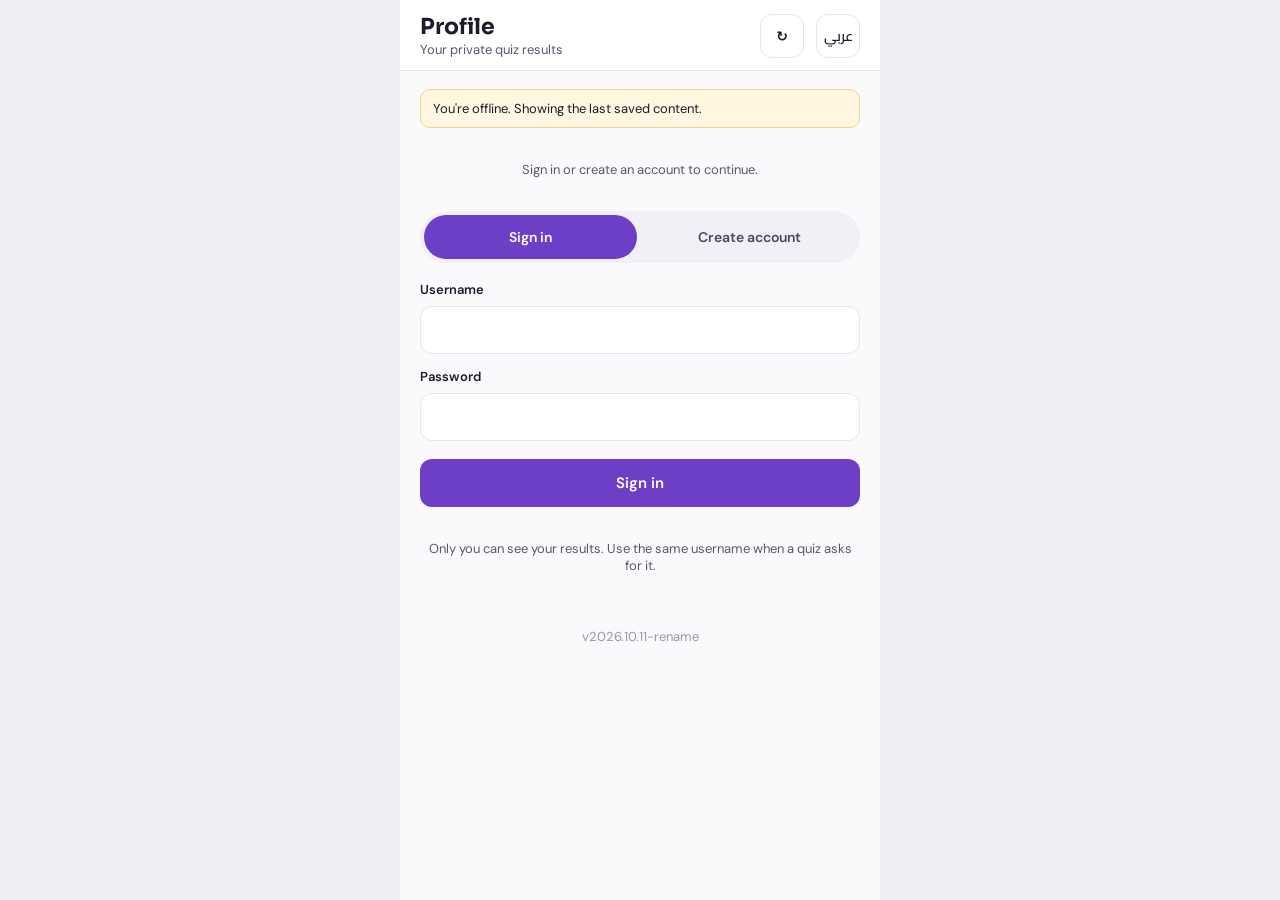
==== index.html @ 1561c8ad "Add files via upload" ====
<!doctype html>
<html lang="en">
<head>
<meta charset="utf-8">
<meta name="viewport" content="width=device-width, initial-scale=1, viewport-fit=cover">
<title>STEM Assiut Clubs</title>
<meta name="theme-color" content="#6D3FC7">
<link rel="manifest" href="manifest.webmanifest">
<link rel="apple-touch-icon" href="icons/apple-touch-icon.png">
<meta name="apple-mobile-web-app-capable" content="yes">
<meta name="mobile-web-app-capable" content="yes">
<link rel="preconnect" href="https://fonts.googleapis.com">
<link href="https://fonts.googleapis.com/css2?family=Sora:wght@600;700&family=DM+Sans:wght@400;500;600&family=Cairo:wght@400;600;700&display=swap" rel="stylesheet">
<link rel="stylesheet" href="style.css">
</head>
<body>
<div id="app"></div>
<script src="config.js"></script>
<script src="app.js"></script>
</body>
</html>
---- style.css ----
:root{--accent:#6D3FC7;--tint:#F1EBFC;--ink:#1E1B2E;--muted:#5A576D;--line:#E6E4EE;--joint:#4B4FC9}
:root[data-club="physics"]{--accent:#1F5FD1;--tint:#E8F0FD}
*{box-sizing:border-box}
html,body{margin:0;height:100%}
body{font-family:'DM Sans','Cairo',system-ui,sans-serif;background:#EEEDF4;color:var(--ink);-webkit-tap-highlight-color:transparent}
:root[dir="rtl"] body{font-family:'Cairo','DM Sans',system-ui,sans-serif}
#app{max-width:480px;height:100%;margin:0 auto;background:#FAFAFC;display:flex;flex-direction:column;position:relative}
button{font:inherit;cursor:pointer}
a{color:inherit;text-decoration:none}
header{background:#fff;border-bottom:1px solid var(--line);padding:calc(14px + env(safe-area-inset-top)) 20px 12px;display:flex;flex-direction:column;gap:12px}
.top{display:flex;align-items:center;gap:12px}
.top img{width:48px;height:48px;border-radius:12px;flex-shrink:0;object-fit:cover}
.top .t{flex:1;min-width:0}
.title{font-family:'Sora','Cairo',sans-serif;font-size:22px;font-weight:700;line-height:1.2}
.sub{font-size:13px;color:var(--muted)}
.icon-btn{min-width:44px;height:44px;border:1px solid var(--line);background:#fff;border-radius:12px;color:var(--ink);font-weight:600;font-size:14px}
.switch{display:flex;gap:6px;padding:4px;background:#F1F0F6;border-radius:999px;overflow-x:auto;scrollbar-width:none}
.switch::-webkit-scrollbar{display:none}
.switch button{flex:1 0 auto;padding:0 16px;white-space:nowrap;height:44px;border:0;border-radius:999px;background:transparent;color:#4A4760;font-weight:600;font-size:14px}
.switch button.on{color:#fff}
.switch button[data-club="chemistry"].on{background:#6D3FC7}
.switch button[data-club="physics"].on{background:#1F5FD1}
main{flex:1;overflow-y:auto;padding:18px 20px;display:flex;flex-direction:column;gap:12px}
h2{font-family:'Sora','Cairo',sans-serif;font-size:16px;margin:6px 0 0}
.hero{padding:20px;border-radius:16px;color:#fff;background:var(--accent)}
.hero.joint{background:linear-gradient(135deg,#6D3FC7,#1F5FD1)}
.hero small{display:block;font-size:12px;font-weight:600;letter-spacing:.08em;text-transform:uppercase;opacity:.9}
:root[dir="rtl"] .hero small{letter-spacing:0}
.hero b{display:block;font-family:'Sora','Cairo',sans-serif;font-size:20px;margin:6px 0 4px}
.hero span{font-size:14px}
.grid{display:grid;grid-template-columns:1fr 1fr;gap:12px}
.card,.tile{background:#fff;border:1px solid var(--line);border-radius:12px;padding:14px;display:flex;gap:12px;align-items:center;width:100%;text-align:start;color:inherit}
.tile{flex-direction:column;align-items:flex-start;gap:8px;padding:16px;border-radius:14px}
.tile.wide{grid-column:1/-1}
.tile svg{color:var(--accent)}
.tile b{font-size:15px}.tile span{font-size:13px;color:var(--muted)}
.ico{width:44px;height:44px;border-radius:10px;background:var(--tint);color:var(--accent);display:flex;align-items:center;justify-content:center;flex-shrink:0}
.grow{flex:1;min-width:0}
.grow b{display:block;font-size:14px;overflow-wrap:anywhere}
.grow span{font-size:13px;color:var(--muted)}
.date{width:52px;height:56px;border-radius:10px;color:#fff;display:flex;flex-direction:column;align-items:center;justify-content:center;flex-shrink:0}
.date small{font-size:11px;font-weight:600}.date b{font-family:'Sora',sans-serif;font-size:20px;line-height:1.1}
.badge{padding:4px 10px;border-radius:999px;background:#EFEAFB;color:#3B2A6B;font-size:12px;font-weight:600}
.chips{display:flex;gap:8px;overflow-x:auto;padding-bottom:2px}
.chips button{height:44px;padding:0 16px;border-radius:999px;border:1px solid #D9D6E4;background:#fff;color:#3A3752;font-weight:600;font-size:14px;white-space:nowrap}
.chips button.on{background:var(--accent);border-color:var(--accent);color:#fff}
input[type=search]{height:48px;border:1px solid var(--line);border-radius:12px;padding:0 14px;font:inherit;background:#fff;width:100%}
.note{font-size:13px;color:var(--muted);text-align:center;padding:8px}
.warn{background:#FFF6E0;border:1px solid #F0D48A;border-radius:10px;padding:10px 12px;font-size:13px}
nav{display:flex;height:calc(68px + env(safe-area-inset-bottom));padding-bottom:env(safe-area-inset-bottom);background:#fff;border-top:1px solid var(--line)}
nav button{flex:1;min-width:0;padding:0 2px;border:0;background:transparent;display:flex;flex-direction:column;align-items:center;justify-content:center;gap:3px;color:#6B6880;font-size:11px;font-weight:500;line-height:1.2;text-align:center}
nav button.on{color:#3B2A6B;font-weight:700}
nav button.on svg{color:var(--accent)}
:focus-visible{outline:3px solid var(--accent);outline-offset:2px}

.lo{background:#fff;border:1px solid var(--line);border-radius:12px;overflow:hidden}
.lo-head{width:100%;display:flex;align-items:center;gap:12px;padding:14px;background:transparent;border:0;text-align:start;color:inherit;min-height:56px}
.lo-head .grow b{font-family:'Sora','Cairo',sans-serif;font-size:15px}
.chev{width:32px;height:32px;border-radius:50%;background:var(--tint);color:var(--accent);display:flex;align-items:center;justify-content:center;font-size:20px;font-weight:600;flex-shrink:0}
.lo-body{display:flex;flex-direction:column;gap:8px;padding:0 12px 12px}
.lo-body .card{border-radius:10px}
main>*{flex-shrink:0}

.icon-btn.me{background:var(--accent);border-color:var(--accent);color:#fff}
.seg{display:flex;gap:6px;padding:4px;background:#F1F0F6;border-radius:999px}
.seg button{flex:1;height:44px;border:0;border-radius:999px;background:transparent;color:#4A4760;font-weight:600;font-size:14px}
.seg button.on{background:var(--accent);color:#fff}
.form{display:flex;flex-direction:column;gap:8px}
.form label{font-size:13px;font-weight:600;margin-top:6px}
.form input{height:48px;border:1px solid var(--line);border-radius:12px;padding:0 14px;font:inherit;background:#fff}
.btn{height:48px;border:0;border-radius:12px;background:var(--accent);color:#fff;font-weight:600;font-size:15px;margin-top:10px}
.btn:disabled{opacity:.6}
.btn.ghost{background:#fff;color:var(--ink);border:1px solid var(--line)}
.pct{font-size:13px;font-family:'Sora',sans-serif}
button.card{font:inherit;cursor:pointer}

.top .glyph{width:48px;height:48px;border-radius:12px;flex-shrink:0;display:flex;align-items:center;justify-content:center;color:#fff;font-family:'Sora',sans-serif;font-weight:700;font-size:18px}

/* admin */
.form select{height:48px;border:1px solid var(--line);border-radius:12px;padding:0 12px;font:inherit;background:#fff}
.ta{border:1px solid var(--line);border-radius:12px;padding:12px 14px;font:inherit;background:#fff;resize:vertical;width:100%}
.checks{display:flex;flex-wrap:wrap;gap:8px}
.chk{display:flex;align-items:center;gap:8px;min-height:44px;padding:0 14px;border:1px solid #D9D6E4;border-radius:999px;background:#fff;font-size:14px;font-weight:600;margin:0}
.form .chk{margin-top:0}
.chk input,.form .chk input{width:18px;height:18px;padding:0;border:0;border-radius:4px;accent-color:var(--accent)}
.row-actions{display:flex;gap:8px;flex-shrink:0}
.mini{min-height:40px;padding:0 14px;border-radius:10px;border:1px solid var(--line);background:#fff;color:var(--ink);font-weight:600;font-size:13px}
.mini.primary{background:var(--accent);border-color:var(--accent);color:#fff}
.mini.danger{color:#B42318;border-color:#F3C5C0}

.adm-add{display:grid;grid-template-columns:repeat(3,1fr);gap:8px}
.adm-add .btn{margin:0;padding:0 6px;font-size:14px}
.qrow{display:flex;gap:8px;align-items:center}
.qo{flex:1;min-width:0}
.form input[type=radio]{width:22px;height:22px;padding:0;border:0;accent-color:var(--accent);flex-shrink:0}
.opt{display:flex;align-items:center;gap:10px;min-height:48px;padding:8px 12px;border:1px solid #D9D6E4;border-radius:12px;background:#fff;font-size:14px}
.opt input{width:22px;height:22px;accent-color:var(--accent);flex-shrink:0;margin:0}
.opt:has(input:checked){border-color:var(--accent);background:var(--tint)}
.badge.ok{background:#E3F5E9;color:#14532D}
.badge.no{background:#FDE8E8;color:#7A1C1C}
input[type=file]{font:inherit;padding:10px 0}
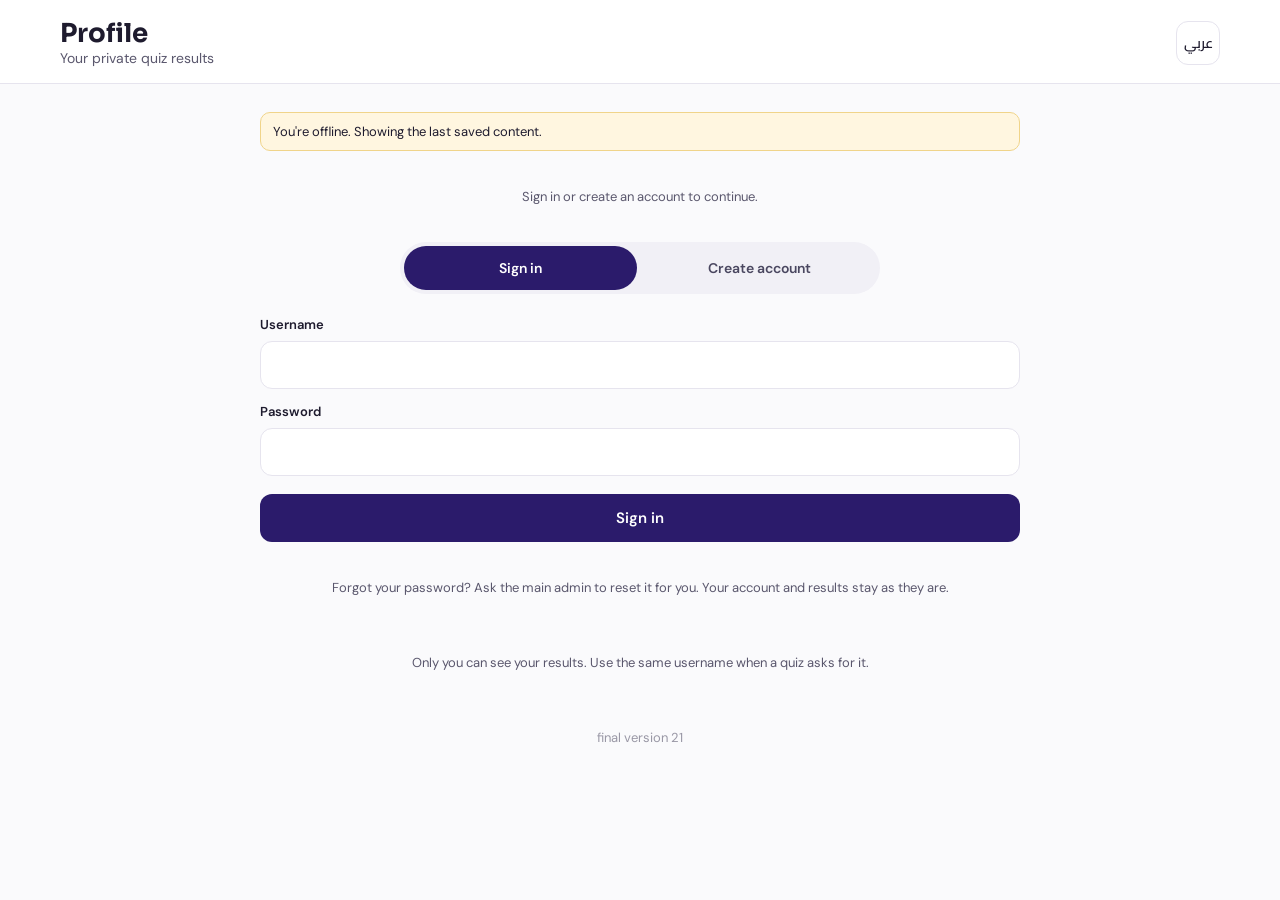
==== commit 84b2f04e: "Laptop layout, Spotlight home, dark mode, new logo, quiz timer and Forms links - Laptop/desktop layo" ====
--- a/index.html
+++ b/index.html
@@ -6,6 +6,7 @@
 <title>STEM Assiut Clubs</title>
 <meta name="theme-color" content="#6D3FC7">
 <link rel="manifest" href="manifest.webmanifest">
+<link rel="icon" href="icons/club_logo.svg" type="image/svg+xml">
 <link rel="apple-touch-icon" href="icons/apple-touch-icon.png">
 <meta name="apple-mobile-web-app-capable" content="yes">
 <meta name="mobile-web-app-capable" content="yes">
--- a/style.css
+++ b/style.css
@@ -1,4 +1,4 @@
-:root{--accent:#6D3FC7;--tint:#F1EBFC;--ink:#1E1B2E;--muted:#5A576D;--line:#E6E4EE;--joint:#4B4FC9}
+:root{--accent:#6D3FC7;--tint:#F1EBFC;--ink:#1E1B2E;--muted:#5A576D;--line:#E6E4EE;--joint:#4B4FC9;--bg:#FAFAFC;--surface:#fff;--soft:#F1F0F6;--accent-fg:var(--accent)}
 :root[data-club="physics"]{--accent:#1F5FD1;--tint:#E8F0FD}
 *{box-sizing:border-box}
 html,body{margin:0;height:100%}
@@ -99,3 +99,244 @@
 .badge.ok{background:#E3F5E9;color:#14532D}
 .badge.no{background:#FDE8E8;color:#7A1C1C}
 input[type=file]{font:inherit;padding:10px 0}
+
+.switch a.ext{flex:1 0 auto;display:flex;align-items:center;justify-content:center;gap:6px;padding:0 16px;white-space:nowrap;height:44px;border-radius:999px;color:#4A4760;font-weight:600;font-size:14px;text-decoration:none;border:1px dashed #C9C5DA}
+.switch a.ext:focus-visible{outline:3px solid var(--accent);outline-offset:2px}
+
+/* file picker: the real input is hidden visually, the label is the button */
+.vh{position:absolute;width:1px;height:1px;opacity:0;overflow:hidden;clip:rect(0 0 0 0);pointer-events:none}
+.filebtn{display:flex;align-items:center;justify-content:center;gap:6px;cursor:pointer;margin-top:0}
+.vh:focus-visible+.filebtn{outline:3px solid var(--accent);outline-offset:2px}
+
+/* grade picker */
+.seg.grades button{padding:0 4px;font-size:13px;min-width:0}
+
+/* upload progress card: colour follows the club the file is for */
+.up{--up:var(--accent);margin:10px 0;padding:12px 14px;border-radius:16px;background:color-mix(in srgb,var(--up) 9%,var(--card,#fff));border:1px solid color-mix(in srgb,var(--up) 30%,transparent);text-align:start;transition:background .3s,border-color .3s}
+.up-top{display:flex;align-items:center;justify-content:space-between;gap:10px;font-size:14px}
+.up-name{overflow:hidden;text-overflow:ellipsis;white-space:nowrap;min-width:0;font-weight:600}
+.up-pct{color:var(--up);font-variant-numeric:tabular-nums;font-size:15px}
+.up-track{height:12px;border-radius:99px;background:color-mix(in srgb,var(--up) 18%,transparent);overflow:hidden;margin:9px 0 6px}
+.up-fill{display:block;height:100%;width:0;border-radius:99px;background:linear-gradient(90deg,var(--up),color-mix(in srgb,var(--up) 60%,#fff));transition:width .25s ease,background .3s;position:relative;overflow:hidden}
+.up.send .up-fill::after,.up.save .up-fill::after,.up.read .up-fill::after{content:"";position:absolute;inset:0;background:linear-gradient(90deg,transparent,rgba(255,255,255,.55),transparent);transform:translateX(-100%);animation:upshine 1.2s infinite}
+.up.save .up-fill,.up.read .up-fill{width:100%!important;opacity:.55}
+.up.done .up-fill{opacity:1}
+.up-sub{color:var(--muted,#667);font-size:12px}
+@keyframes upshine{to{transform:translateX(100%)}}
+@media (prefers-reduced-motion:reduce){.up-fill,.up-fill::after{animation:none!important;transition:none}}
+
+/* welcome page: its own colours (midnight + gold), different from every club */
+.wel{flex:1;overflow-y:auto;padding:calc(18px + env(safe-area-inset-top)) 20px calc(28px + env(safe-area-inset-bottom));color:#fff;background:radial-gradient(120% 60% at 90% -10%,rgba(245,179,1,.28),transparent 60%),linear-gradient(165deg,#0B1026 0%,#1A1556 55%,#2B1B6B 100%);display:flex;flex-direction:column;gap:14px}
+.wel>*{flex-shrink:0}
+.wel-top{display:flex;align-items:center;justify-content:space-between;gap:10px}
+.wel-brand{font-family:'Sora',sans-serif;font-weight:700;font-size:13px;letter-spacing:.08em;text-transform:uppercase;color:#F5B301}
+:root[dir="rtl"] .wel-brand{letter-spacing:0}
+.wbtn{min-width:44px;height:44px;margin-inline-start:6px;border:1px solid rgba(255,255,255,.22);background:rgba(255,255,255,.08);color:#fff;border-radius:12px;font-weight:600;font-size:14px}
+.wel-hero{padding:22px 0 6px}
+.wel-hero h1{margin:0;font-family:'Sora','Cairo',sans-serif;font-size:32px;line-height:1.2}
+.wel-hero p{margin:8px 0 0;color:rgba(255,255,255,.75);font-size:16px}
+.wel-hero::after{content:"";display:block;width:56px;height:4px;border-radius:4px;background:#F5B301;margin-top:16px}
+.wel-pick{margin:6px 0 0;color:rgba(255,255,255,.85);font-size:14px}
+.wgrid{display:grid;grid-template-columns:1fr 1fr;gap:12px}
+.wc{display:flex;flex-direction:column;align-items:flex-start;gap:6px;padding:16px;min-height:132px;border:0;border-radius:20px;background:#fff;color:#1E1B2E;text-align:start;text-decoration:none;font:inherit;position:relative;overflow:hidden;box-shadow:0 8px 24px rgba(0,0,0,.28);transition:transform .15s}
+.wc::before{content:"";position:absolute;inset-inline-start:0;top:0;bottom:0;width:6px;background:var(--c)}
+.wc:active{transform:scale(.97)}
+.wc:focus-visible{outline:3px solid #F5B301;outline-offset:2px}
+.wc img,.wc .wg{width:52px;height:52px;border-radius:14px;object-fit:cover;background:var(--ct)}
+.wc .wg{display:flex;align-items:center;justify-content:center;color:#fff;font-family:'Sora',sans-serif;font-weight:700;font-size:18px}
+.wc b{font-size:16px;margin-top:4px}
+.wc small{color:var(--c);font-weight:600;font-size:12px}
+@media (max-width:340px){.wgrid{grid-template-columns:1fr}}
+.wbtn{position:relative}.wdot{position:absolute;top:8px;inset-inline-end:8px;width:10px;height:10px;border-radius:50%;background:#E5484D;border:2px solid #1A1556}
+
+/* welcome page bottom bar: support · language · profile (a floating pill, not like the round top buttons) */
+.wnav{position:sticky;bottom:0;margin-top:auto;display:flex;align-items:stretch;gap:4px;padding:6px;border-radius:22px;background:rgba(255,255,255,.12);border:1px solid rgba(255,255,255,.2);backdrop-filter:blur(10px);-webkit-backdrop-filter:blur(10px);box-shadow:0 10px 30px rgba(0,0,0,.35)}
+.wnav button{flex:1;position:relative;display:flex;flex-direction:column;align-items:center;justify-content:center;gap:3px;min-height:56px;border:0;border-radius:16px;background:transparent;color:rgba(255,255,255,.88);font:inherit;font-size:12px;font-weight:600}
+.wnav button.mid{background:#F5B301;color:#1A1556}
+.wnav button:focus-visible{outline:3px solid #F5B301;outline-offset:2px}
+.wnav .wdot{top:6px;inset-inline-end:calc(50% - 22px)}
+
+/* the "next meeting" card on a club's home opens the meetings page */
+.herobtn{display:block;width:100%;border:0;font:inherit;text-align:start;cursor:pointer}
+.herobtn:focus-visible{outline:3px solid var(--ink,#1E1B2E);outline-offset:2px}
+.hero-more{display:block;margin-top:10px;font-style:normal;font-size:13px;font-weight:600;opacity:.9}
+
+/* ===== Laptop / desktop layout (900px and wider). Phones keep the layout above. ===== */
+@media (min-width:900px){
+  :root{--vw:1200px;--gut:max(40px,calc((100% - 1160px) / 2))}
+  body{background:#FAFAFC}
+  #app{max-width:none;margin:0}
+
+  /* top bar */
+  header{padding:18px var(--gut) 16px;flex-direction:row;align-items:center}
+  header .top{flex:1}
+  .title{font-size:26px}
+  .sub{font-size:14px}
+  .icon-btn{cursor:pointer}
+  .icon-btn:hover{border-color:var(--accent);color:var(--accent)}
+  .icon-btn.me:hover{color:#fff}
+
+  /* page area */
+  main{padding:28px var(--gut) 40px;gap:16px}
+  main:is([data-tab=home],[data-tab=library],[data-tab=events],[data-tab=references],[data-tab=quizzes],[data-tab=revision],[data-tab=joint]){display:grid;grid-template-columns:repeat(auto-fill,minmax(340px,1fr));align-content:start;gap:14px}
+  main:is([data-tab=home],[data-tab=library],[data-tab=events],[data-tab=references],[data-tab=quizzes],[data-tab=revision],[data-tab=joint])>:not(.card){grid-column:1/-1}
+  main>.seg.grades,main>.seg:not(.grades),main>input[type=search]{justify-self:start;width:100%}
+  main>.seg.grades{max-width:360px}
+  main>.seg:not(.grades){max-width:480px}
+  main>input[type=search]{max-width:560px}
+  main:is([data-tab=support],[data-tab=account],[data-tab=quiz],[data-tab=admin]){align-items:center}
+  main:is([data-tab=support],[data-tab=account],[data-tab=quiz])>*{width:100%;max-width:760px}
+  main[data-tab=admin]>*{width:100%;max-width:980px}
+
+  /* cards, tiles, hero */
+  .hero{padding:28px 32px;border-radius:20px}
+  .hero b{font-size:28px}
+  .hero span{font-size:16px}
+  .grid{grid-template-columns:repeat(auto-fit,minmax(200px,1fr));gap:14px}
+  .tile.wide{grid-column:auto}
+  .tile{padding:20px}
+  .tile b{font-size:16px}
+  .card,.tile,.lo-head{cursor:pointer}
+  .card:hover,.tile:hover{border-color:var(--accent);box-shadow:0 6px 18px rgba(30,27,46,.08)}
+  .lo-head:hover .chev{background:var(--accent);color:#fff}
+  .grow b{font-size:15px}
+  .lo-head{padding:16px 20px}
+  .lo-body{display:grid;grid-template-columns:repeat(auto-fill,minmax(320px,1fr));gap:10px;padding:0 20px 20px}
+  h2{font-size:18px;margin-top:10px}
+
+  /* sidebar instead of the bottom bar (admins) */
+  #app:has(nav){display:grid;grid-template-columns:240px minmax(0,1fr);grid-template-rows:auto minmax(0,1fr)}
+  #app:has(nav)>header,#app:has(nav)>main{grid-column:2;min-height:0}
+  #app:has(nav)>.wel{grid-column:2;grid-row:1/-1;min-height:0}
+  #app:has(nav)>nav{grid-column:1;grid-row:1/-1;flex-direction:column;justify-content:flex-start;height:auto;gap:6px;padding:28px 14px;border-top:0;border-inline-end:1px solid var(--line)}
+  #app:has(nav)>nav button{flex:0 0 auto;flex-direction:row;justify-content:flex-start;gap:12px;height:48px;padding:0 16px;border-radius:12px;font-size:15px;cursor:pointer}
+  #app:has(nav)>nav button:hover{background:#F4F3F8}
+  #app:has(nav)>nav button.on{background:var(--tint)}
+  #app:has(nav)>nav button i{top:12px!important;inset-inline-start:34px!important}
+
+  /* welcome page */
+  .wel{padding:36px var(--gut) 40px;gap:20px}
+  .wel-brand{font-size:14px}
+  .wel-hero{padding:40px 0 8px}
+  .wel-hero h1{font-size:48px}
+  .wel-hero p{font-size:20px}
+  .wel-pick{font-size:16px}
+  .wgrid{grid-template-columns:repeat(auto-fill,minmax(280px,1fr));gap:18px}
+  .wc{min-height:170px;padding:22px;cursor:pointer}
+  .wc:hover{transform:translateY(-4px);box-shadow:0 14px 32px rgba(0,0,0,.34)}
+  .wc img,.wc .wg{width:60px;height:60px}
+  .wc b{font-size:18px}
+  .wnav{max-width:520px;width:100%;margin-inline:auto}
+  .wnav button,.wbtn{cursor:pointer}
+  .wnav button:hover{background:rgba(255,255,255,.14)}
+  .wnav button.mid:hover{background:#F5B301}
+
+  /* quiz options and forms stay comfortable on a wide screen */
+  .opt{cursor:pointer}
+  .opt:hover{border-color:var(--accent)}
+}
+@media (min-width:1500px){
+  :root{--gut:max(40px,calc((100% - 1320px) / 2))}
+  main:is([data-tab=home],[data-tab=library],[data-tab=events],[data-tab=references],[data-tab=quizzes],[data-tab=revision],[data-tab=joint]){grid-template-columns:repeat(auto-fill,minmax(380px,1fr))}
+}
+
+/* ===== Spotlight home (every club): colour header, floating next-meeting card, round shortcuts ===== */
+.hh{position:relative;contain:paint;margin:-18px -20px 0;padding:calc(16px + env(safe-area-inset-top)) 20px 56px;border-radius:0 0 30px 30px;color:#fff;background:linear-gradient(160deg,var(--accent) 0%,color-mix(in srgb,var(--accent) 55%,#000) 100%);display:flex;flex-direction:column;gap:18px}
+.hh::before{content:"";position:absolute;inset-inline-end:-60px;top:-60px;width:240px;height:240px;border-radius:50%;background:rgba(255,255,255,.10)}
+.hh::after{content:"";position:absolute;inset-inline-start:-50px;bottom:-80px;width:180px;height:180px;border-radius:50%;background:rgba(255,255,255,.08)}
+.hh>*{position:relative;z-index:1}
+.hh-top{display:flex;align-items:center;gap:8px}
+.hh-act{margin-inline-start:auto;display:flex;gap:8px}
+.hh-btn{width:44px;height:44px;border:0;border-radius:14px;background:rgba(255,255,255,.18);color:#fff;display:flex;align-items:center;justify-content:center;font-size:16px;font-weight:600}
+.hh-btn:focus-visible{outline:3px solid #fff}
+.hh-id{display:flex;align-items:center;gap:14px}
+.hh-id img,.hh-gl{width:60px;height:60px;border-radius:20px;object-fit:cover;background:#fff;flex-shrink:0}
+.hh-gl{display:flex;align-items:center;justify-content:center;color:var(--accent);font-family:'Sora',sans-serif;font-weight:700;font-size:22px}
+.hh-title{margin:0;font-family:'Sora','Cairo',sans-serif;font-size:32px;line-height:1.1}
+.hh-sub{font-size:14px;margin-top:2px}
+.hh .seg{width:min(100%,240px);background:rgba(0,0,0,.24)}
+.hh .seg button{color:#fff}
+.hh .seg button.on{background:#fff;color:var(--accent)}
+.nextc{position:relative;z-index:1;margin-top:-46px;width:100%;display:flex;align-items:center;gap:14px;padding:16px;border:0;border-radius:24px;background:var(--surface);color:var(--ink);text-align:start;font:inherit;box-shadow:0 12px 32px rgba(30,27,46,.16)}
+.nc-date{width:56px;height:64px;border-radius:16px;background:var(--tint);color:var(--accent-fg);display:flex;flex-direction:column;align-items:center;justify-content:center;flex-shrink:0}
+.nc-date small{font-size:11px;font-weight:700;letter-spacing:.06em;text-transform:uppercase}
+.nc-date b{font-family:'Sora',sans-serif;font-size:24px;line-height:1.1}
+.nc-t{flex:1;min-width:0;display:flex;flex-direction:column;gap:2px}
+.nc-l{font-size:12px;font-weight:600;letter-spacing:.08em;text-transform:uppercase;color:var(--muted)}
+:root[dir="rtl"] .nc-l,:root[dir="rtl"] .nc-date small{letter-spacing:0}
+.nc-t b{font-family:'Sora','Cairo',sans-serif;font-size:17px;line-height:1.3;overflow-wrap:anywhere}
+.nc-w{font-size:13px;color:var(--muted)}
+.nc-chev{font-size:28px;color:var(--muted);line-height:1}
+.scs{display:flex;justify-content:space-between;gap:4px}
+.sc{flex:1;min-width:0;max-width:72px;display:flex;flex-direction:column;align-items:center;gap:8px;border:0;background:transparent;color:var(--ink);font:inherit;padding:0}
+.sc-c{width:60px;height:60px;border-radius:50%;background:var(--tint);color:var(--accent-fg);display:flex;align-items:center;justify-content:center}
+.sc.first .sc-c{background:var(--accent);color:#fff}
+.sc-l{font-size:12px;font-weight:600;text-align:center;line-height:1.2;overflow-wrap:anywhere}
+.rail{display:flex;gap:12px;margin-inline:-20px;padding:0 20px 4px;overflow-x:auto;scrollbar-width:none}
+.rail::-webkit-scrollbar{display:none}
+.rail>*{flex-shrink:0}
+.rail .card{flex:0 0 200px;width:200px;flex-direction:column;align-items:flex-start;gap:22px;padding:16px;border-radius:22px}
+.rail .ico{border-radius:14px}
+.rail .grow{width:100%}
+.rail .grow b{font-size:15px}
+.jb{width:100%;display:flex;align-items:center;gap:14px;padding:20px;border:0;border-radius:24px;color:#fff;text-align:start;font:inherit;background:linear-gradient(120deg,var(--accent),color-mix(in srgb,var(--accent) 50%,#0B1026))}
+.jb .grow b{font-family:'Sora','Cairo',sans-serif;font-size:17px}
+.jb .grow span{color:#fff}
+
+/* ===== Dark mode: a soft indigo, not black. The student picks it (moon button, or Account). ===== */
+:root[data-theme="dark"]{--bg:#2B2657;--surface:#383269;--soft:#231F4A;--line:#4F498C;--ink:#F2F0FB;--muted:#C8C3E6;--accent-fg:color-mix(in srgb,var(--accent) 50%,#fff);--tint:color-mix(in srgb,var(--accent) 30%,#383269) !important;--card:#383269;color-scheme:dark}
+:root[data-theme="dark"] body{background:#231F4A}
+:root[data-theme="dark"] #app{background:var(--bg)}
+:root[data-theme="dark"] header,:root[data-theme="dark"] nav{background:var(--surface);border-color:var(--line)}
+:root[data-theme="dark"] nav button{color:var(--muted)}
+:root[data-theme="dark"] nav button.on{color:#fff}
+:root[data-theme="dark"] #app:has(nav)>nav button:hover{background:rgba(255,255,255,.08)}
+:root[data-theme="dark"] .icon-btn,:root[data-theme="dark"] .mini,:root[data-theme="dark"] .btn.ghost{background:var(--surface);color:var(--ink);border-color:var(--line)}
+:root[data-theme="dark"] .icon-btn.me,:root[data-theme="dark"] .mini.primary{background:var(--accent);border-color:var(--accent);color:#fff}
+:root[data-theme="dark"] .mini.danger{color:#FFB4BC;border-color:#7A3A4A}
+:root[data-theme="dark"] .switch,:root[data-theme="dark"] .seg{background:var(--soft)}
+:root[data-theme="dark"] .switch button,:root[data-theme="dark"] .seg button{color:var(--muted)}
+:root[data-theme="dark"] .seg button.on,:root[data-theme="dark"] .chips button.on{background:var(--accent);color:#fff}
+:root[data-theme="dark"] .hh .seg{background:rgba(0,0,0,.24)}
+:root[data-theme="dark"] .hh .seg button{color:#fff}
+:root[data-theme="dark"] .hh .seg button.on{background:#fff;color:var(--accent)}
+:root[data-theme="dark"] .card,:root[data-theme="dark"] .tile,:root[data-theme="dark"] .lo,:root[data-theme="dark"] .opt,:root[data-theme="dark"] .chk,:root[data-theme="dark"] .chips button,:root[data-theme="dark"] input[type=search],:root[data-theme="dark"] .form input,:root[data-theme="dark"] .form select,:root[data-theme="dark"] .ta,:root[data-theme="dark"] textarea{background:var(--surface);color:var(--ink);border-color:var(--line)}
+:root[data-theme="dark"] ::placeholder{color:#A6A0CC}
+:root[data-theme="dark"] .ico,:root[data-theme="dark"] .chev{background:var(--tint);color:var(--accent-fg)}
+:root[data-theme="dark"] .tile svg{color:var(--accent-fg)}
+:root[data-theme="dark"] .opt:has(input:checked){background:var(--tint);border-color:var(--accent-fg)}
+:root[data-theme="dark"] .badge{background:var(--tint);color:#fff}
+:root[data-theme="dark"] .badge.ok{background:#1F5A3E;color:#D6F7E3}
+:root[data-theme="dark"] .badge.no{background:#6A2A3A;color:#FFD9DE}
+:root[data-theme="dark"] .warn{background:#4B4424;border-color:#85752F;color:#FFF3CC}
+:root[data-theme="dark"] .nextc{box-shadow:0 12px 32px rgba(10,8,30,.35)}
+:root[data-theme="dark"] .card:hover,:root[data-theme="dark"] .tile:hover{box-shadow:0 6px 18px rgba(10,8,30,.35)}
+:root[data-theme="dark"] #viewer{background:var(--bg) !important}
+:root[data-theme="dark"] #viewer>div:first-child{background:var(--surface) !important;border-color:var(--line) !important;color:var(--ink)}
+:root[data-theme="dark"] #viewer [data-vclose],:root[data-theme="dark"] #viewer a{background:var(--surface) !important;color:var(--ink) !important;border-color:var(--line) !important}
+
+/* ===== Spotlight on laptops ===== */
+@media (min-width:900px){
+  .hh{margin:0;padding:28px 36px 64px;border-radius:30px;gap:22px}
+  .hh-title{font-size:44px}
+  .hh-id img,.hh-gl{width:72px;height:72px;border-radius:22px}
+  .nextc{margin-top:-52px;margin-inline:32px;width:auto;max-width:760px}
+  .scs{justify-content:flex-start;gap:28px}
+  .sc{flex:0 0 88px;max-width:none}
+  .sc-c{width:68px;height:68px}
+  .rail{margin-inline:0;padding:0;display:grid;grid-template-columns:repeat(auto-fill,minmax(240px,1fr));overflow:visible}
+  .rail .card{width:auto;flex:none}
+  .jb{max-width:560px}
+  .nextc:hover,.sc:hover .sc-c,.jb:hover{filter:brightness(1.05)}
+  .nextc,.sc,.jb,.hh-btn{cursor:pointer}
+  #app:has(nav)>main[data-tab=home]{grid-row:1/-1}
+}
+
+/* quiz countdown, welcome logo */
+.qz-timer{position:sticky;top:0;z-index:5;display:flex;justify-content:space-between;align-items:center;padding:10px 16px;border-radius:14px;background:var(--surface);border:1px solid var(--line);box-shadow:0 4px 14px rgba(30,27,46,.10);font-weight:600;font-size:14px}
+.qz-timer b{font-family:'Sora',sans-serif;font-size:20px;font-variant-numeric:tabular-nums;color:var(--accent-fg)}
+.qz-timer.low{border-color:#E5484D}
+.qz-timer.low b{color:#E5484D}
+.wel-brandrow{display:flex;align-items:center;gap:10px}
+.wel-logo{width:44px;height:44px;border-radius:50%;flex-shrink:0}
+@media (min-width:900px){.wel-logo{width:56px;height:56px}}
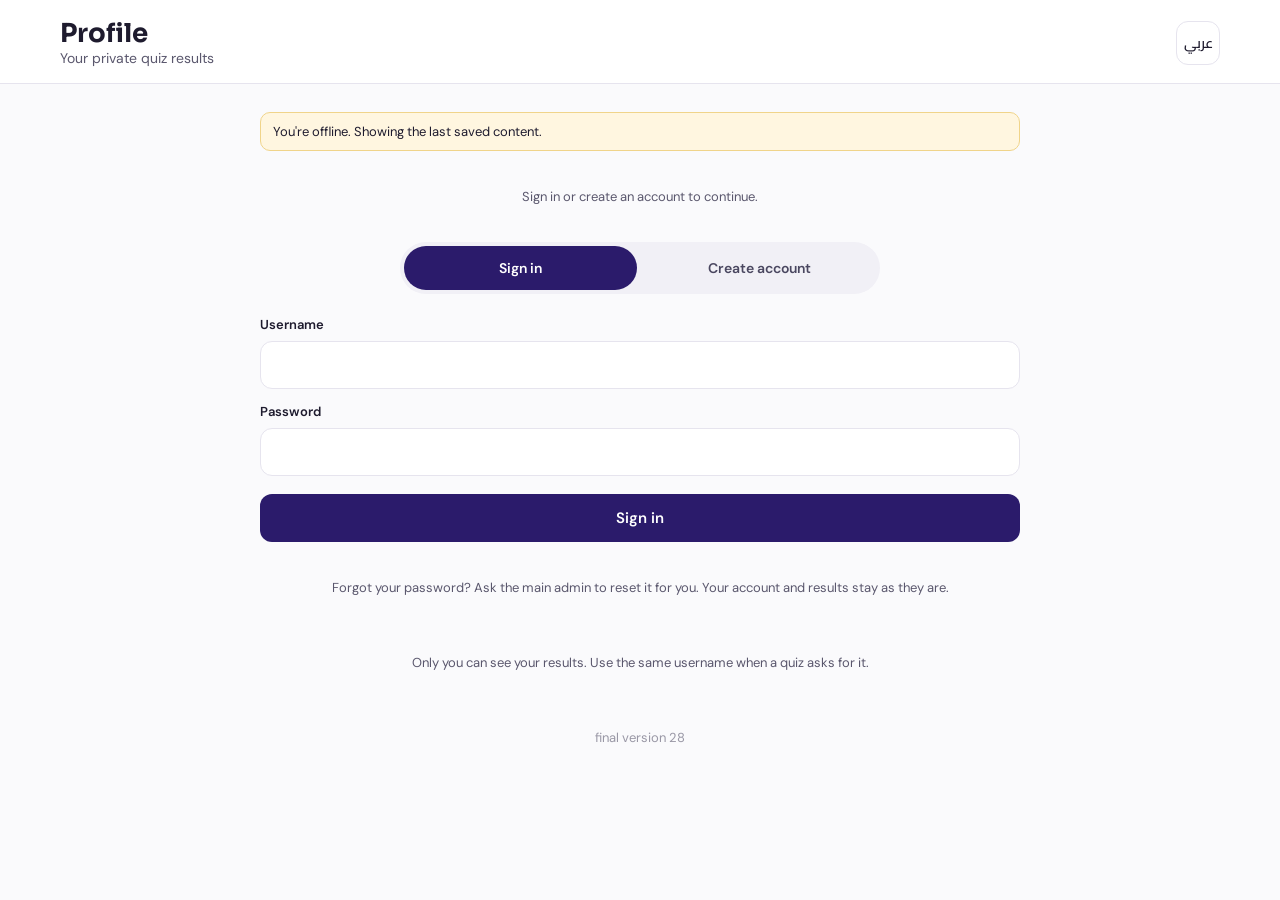
==== commit 1f3f0dea: "Faster start: paint saved content first, refresh in the background - Content shows at once from the " ====
--- a/index.html
+++ b/index.html
@@ -10,6 +10,8 @@
 <link rel="apple-touch-icon" href="icons/apple-touch-icon.png">
 <meta name="apple-mobile-web-app-capable" content="yes">
 <meta name="mobile-web-app-capable" content="yes">
+<link rel="preconnect" href="https://script.google.com">
+<link rel="preconnect" href="https://docs.google.com">
 <link rel="preconnect" href="https://fonts.googleapis.com">
 <link href="https://fonts.googleapis.com/css2?family=Sora:wght@600;700&family=DM+Sans:wght@400;500;600&family=Cairo:wght@400;600;700&display=swap" rel="stylesheet">
 <link rel="stylesheet" href="style.css">
--- a/style.css
+++ b/style.css
@@ -340,3 +340,51 @@
 .wel-brandrow{display:flex;align-items:center;gap:10px}
 .wel-logo{width:44px;height:44px;border-radius:50%;flex-shrink:0}
 @media (min-width:900px){.wel-logo{width:56px;height:56px}}
+
+/* dark mode, admin and account screens: calmer surfaces */
+:root[data-theme="dark"] .hero{background:linear-gradient(135deg,var(--accent),color-mix(in srgb,var(--accent) 60%,#2B2657))}
+:root[data-theme="dark"] .adm-add .btn{background:var(--accent);color:#fff}
+:root[data-theme="dark"] .btn:not(.ghost){background:var(--accent);color:#fff}
+:root[data-theme="dark"] .note{color:var(--muted)}
+:root[data-theme="dark"] .lo{background:var(--surface)}
+:root[data-theme="dark"] nav button.on svg,:root[data-theme="dark"] nav button.on{color:#fff}
+:root[data-theme="dark"] nav button.on svg{color:var(--accent-fg)}
+
+/* ---------- motion ---------- */
+@keyframes rise{from{opacity:0;transform:translateY(8px)}to{opacity:1;transform:none}}
+@keyframes fadein{from{opacity:0}to{opacity:1}}
+@keyframes slideup{from{transform:translateY(40px);opacity:0}to{transform:none;opacity:1}}
+@keyframes shim{to{background-position:-200% 0}}
+@keyframes popin{from{opacity:0;transform:translate(-50%,-12px) scale(.96)}to{opacity:1;transform:translate(-50%,0) scale(1)}}
+/* a new screen rises in, its first items one after another */
+.enter>*{animation:rise .24s cubic-bezier(.2,.7,.2,1) both}
+.enter>*:nth-child(2){animation-delay:.02s}.enter>*:nth-child(3){animation-delay:.04s}.enter>*:nth-child(4){animation-delay:.06s}
+.enter>*:nth-child(n+5){animation-delay:.08s}
+/* press feedback and soft state changes */
+.btn,.mini,.card,.tile,.wc,.sc,.seg button,nav button,.opt,.hh button,.nextc,.jb{transition:transform .16s cubic-bezier(.2,.7,.2,1),background-color .22s,color .22s,border-color .22s,box-shadow .22s,opacity .2s}
+.btn:active,.mini:active,button.card:active,.tile:active,.wc:active,.sc:active,.seg button:active,.opt:active,.nextc:active,.jb:active{transform:scale(.96)}
+nav button:active{transform:scale(.9)}
+.sc:active .sc-c{transform:scale(.92)}
+.sc-c{transition:transform .16s,background-color .22s}
+nav button svg{transition:transform .25s cubic-bezier(.3,1.5,.5,1),color .2s}
+nav button.on svg{transform:translateY(-2px) scale(1.12)}
+@media (hover:hover) and (min-width:900px){
+  button.card:hover,.tile:hover,.wc:hover,.nextc:hover,.jb:hover{transform:translateY(-3px);box-shadow:0 10px 26px rgba(20,16,50,.14)}
+  .mini:hover,.btn:hover{filter:brightness(1.06)}
+}
+/* loading skeletons */
+.skels{display:flex;flex-direction:column;gap:10px;padding:2px 0}
+.skel{height:64px;border-radius:14px;background:linear-gradient(90deg,var(--soft,#EEECF6) 25%,color-mix(in srgb,var(--soft,#EEECF6) 55%,#fff) 50%,var(--soft,#EEECF6) 75%);background-size:200% 100%;animation:shim 1.3s linear infinite}
+.skel:nth-child(2){opacity:.8}.skel:nth-child(3){opacity:.6}
+/* light/dark switch fades instead of snapping */
+.tt,.tt *{transition:background-color .38s ease,color .38s ease,border-color .38s ease,fill .38s ease!important}
+/* overlay and toast entrances */
+#viewer{animation:fadein .2s ease both}
+#viewer>div:last-child{animation:slideup .3s cubic-bezier(.2,.8,.2,1) both}
+#toast{animation:popin .25s cubic-bezier(.2,.8,.2,1) both}
+/* progress and selection */
+.opt:has(input:checked){animation:pick .22s ease}
+@keyframes pick{50%{transform:scale(1.02)}}
+@media (prefers-reduced-motion:reduce){
+  *,*::before,*::after{animation-duration:.001ms!important;animation-delay:0s!important;transition-duration:.001ms!important}
+}
